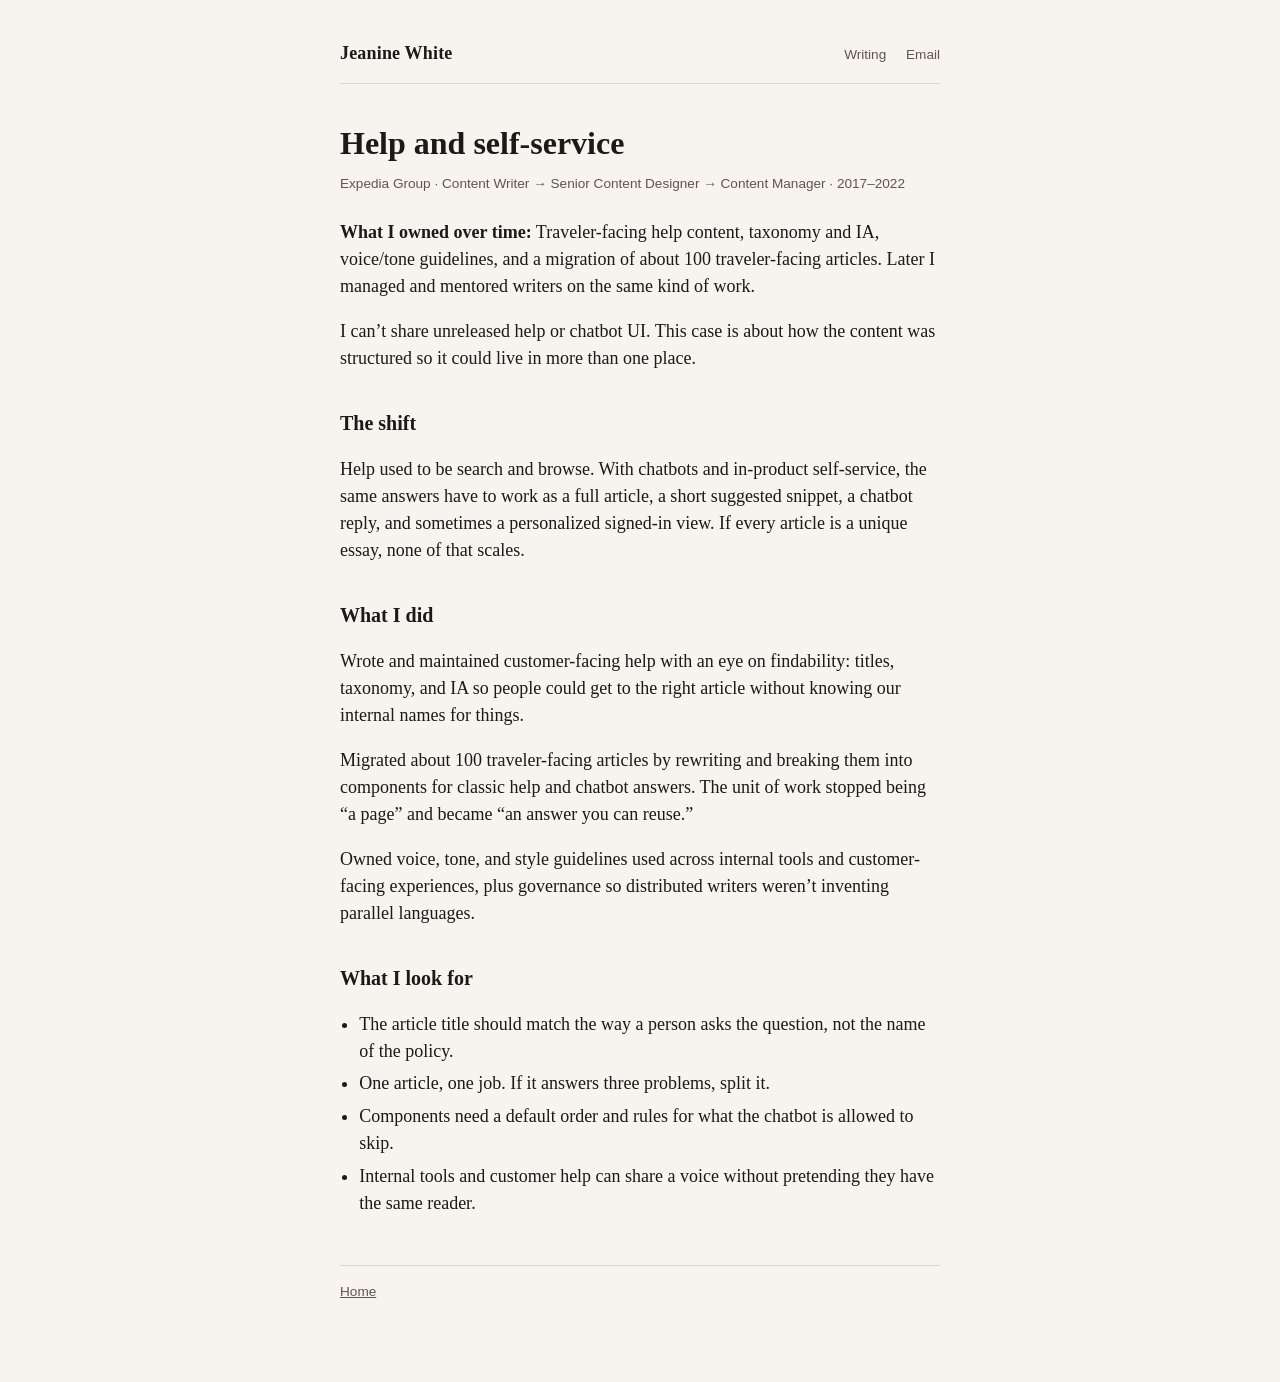
==== help.html @ fbfd4045 "Add files via upload" ====
<!DOCTYPE html>
<html lang="en">
<head>
  <meta charset="utf-8">
  <meta name="viewport" content="width=device-width, initial-scale=1">
  <title>Help and self-service · Jeanine White</title>
  <link rel="stylesheet" href="../styles.css">
</head>
<body>
  <div class="wrap">
    <header>
      <a class="mark" href="../index.html">Jeanine White</a>
      <nav>
        <a href="../writing.html">Writing</a>
        <a href="mailto:jeanineunpingco@outlook.com">Email</a>
      </nav>
    </header>

    <h1>Help and self-service</h1>
    <p class="meta">Expedia Group · Content Writer → Senior Content Designer → Content Manager · 2017–2022</p>
    <p><strong>What I owned over time:</strong> Traveler-facing help content, taxonomy and IA, voice/tone guidelines, and a migration of about 100 traveler-facing articles. Later I managed and mentored writers on the same kind of work.</p>
    <p>I can’t share unreleased help or chatbot UI. This case is about how the content was structured so it could live in more than one place.</p>

    <h2>The shift</h2>
    <p>Help used to be search and browse. With chatbots and in-product self-service, the same answers have to work as a full article, a short suggested snippet, a chatbot reply, and sometimes a personalized signed-in view. If every article is a unique essay, none of that scales.</p>

    <h2>What I did</h2>
    <p>Wrote and maintained customer-facing help with an eye on findability: titles, taxonomy, and IA so people could get to the right article without knowing our internal names for things.</p>
    <p>Migrated about 100 traveler-facing articles by rewriting and breaking them into components for classic help and chatbot answers. The unit of work stopped being “a page” and became “an answer you can reuse.”</p>
    <p>Owned voice, tone, and style guidelines used across internal tools and customer-facing experiences, plus governance so distributed writers weren’t inventing parallel languages.</p>

    <h2>What I look for</h2>
    <ul>
      <li>The article title should match the way a person asks the question, not the name of the policy.</li>
      <li>One article, one job. If it answers three problems, split it.</li>
      <li>Components need a default order and rules for what the chatbot is allowed to skip.</li>
      <li>Internal tools and customer help can share a voice without pretending they have the same reader.</li>
    </ul>

    <footer>
      <a href="../index.html">Home</a>
    </footer>
  </div>
</body>
</html>
---- styles.css ----
:root {
  --bg: #f7f4ef;
  --ink: #1c1916;
  --muted: #5c564e;
  --line: #ddd6cc;
  --accent: #1c1916;
}

* { box-sizing: border-box; }
html { scroll-behavior: smooth; }
body {
  margin: 0;
  background: var(--bg);
  color: var(--ink);
  font-family: "Iowan Old Style", "Palatino Linotype", Palatino, Georgia, serif;
  font-size: 1.125rem;
  line-height: 1.5;
}

.wrap {
  max-width: 40rem;
  margin: 0 auto;
  padding: 2.5rem 1.25rem 5rem;
}

header {
  display: flex;
  justify-content: space-between;
  gap: 1rem;
  align-items: baseline;
  border-bottom: 1px solid var(--line);
  padding-bottom: 1rem;
  margin-bottom: 2.5rem;
}

header a {
  color: var(--ink);
  text-decoration: none;
}
header a:hover { text-decoration: underline; }
.mark { font-weight: 600; letter-spacing: 0.01em; }
nav { font-family: -apple-system, BlinkMacSystemFont, "Segoe UI", sans-serif; font-size: 0.85rem; }
nav a { margin-left: 1rem; color: var(--muted); }

h1 {
  font-size: 2rem;
  font-weight: 600;
  line-height: 1.2;
  margin: 0 0 0.75rem;
}
h2 {
  font-size: 1.25rem;
  margin: 2.25rem 0 0.75rem;
}
p, li { color: var(--ink); }
.lede { font-size: 1.2rem; color: var(--muted); margin-top: 0; }
.meta {
  font-family: -apple-system, BlinkMacSystemFont, "Segoe UI", sans-serif;
  font-size: 0.85rem;
  color: var(--muted);
  margin: 0 0 1.5rem;
}

a { color: var(--ink); }
a:hover { text-decoration: underline; }

.work {
  list-style: none;
  padding: 0;
  margin: 2rem 0 0;
}
.work li {
  border-top: 1px solid var(--line);
  padding: 1.25rem 0;
}
.work a.title {
  text-decoration: none;
  font-size: 1.2rem;
  font-weight: 600;
}
.work a.title:hover { text-decoration: underline; }
.work p { margin: 0.35rem 0 0; color: var(--muted); font-size: 1rem; }

blockquote {
  margin: 1rem 0;
  padding: 0 0 0 1rem;
  border-left: 2px solid var(--ink);
  font-style: italic;
}

table {
  width: 100%;
  border-collapse: collapse;
  font-size: 0.95rem;
  margin: 1rem 0;
  font-family: -apple-system, BlinkMacSystemFont, "Segoe UI", sans-serif;
}
th, td {
  text-align: left;
  vertical-align: top;
  padding: 0.5rem 0.6rem 0.5rem 0;
  border-bottom: 1px solid var(--line);
}
.sample {
  font-family: -apple-system, BlinkMacSystemFont, "Segoe UI", sans-serif;
  background: #fff;
  border: 1px solid var(--line);
  padding: 0.85rem 1rem;
  margin: 0.6rem 0 1rem;
  font-size: 0.95rem;
}
.sample strong { display: block; font-size: 0.75rem; text-transform: uppercase; letter-spacing: 0.06em; color: var(--muted); margin-bottom: 0.35rem; }

footer {
  margin-top: 3rem;
  padding-top: 1rem;
  border-top: 1px solid var(--line);
  font-family: -apple-system, BlinkMacSystemFont, "Segoe UI", sans-serif;
  font-size: 0.85rem;
  color: var(--muted);
}
footer a { color: var(--muted); }

ul { padding-left: 1.2rem; }
li { margin: 0.35rem 0; }
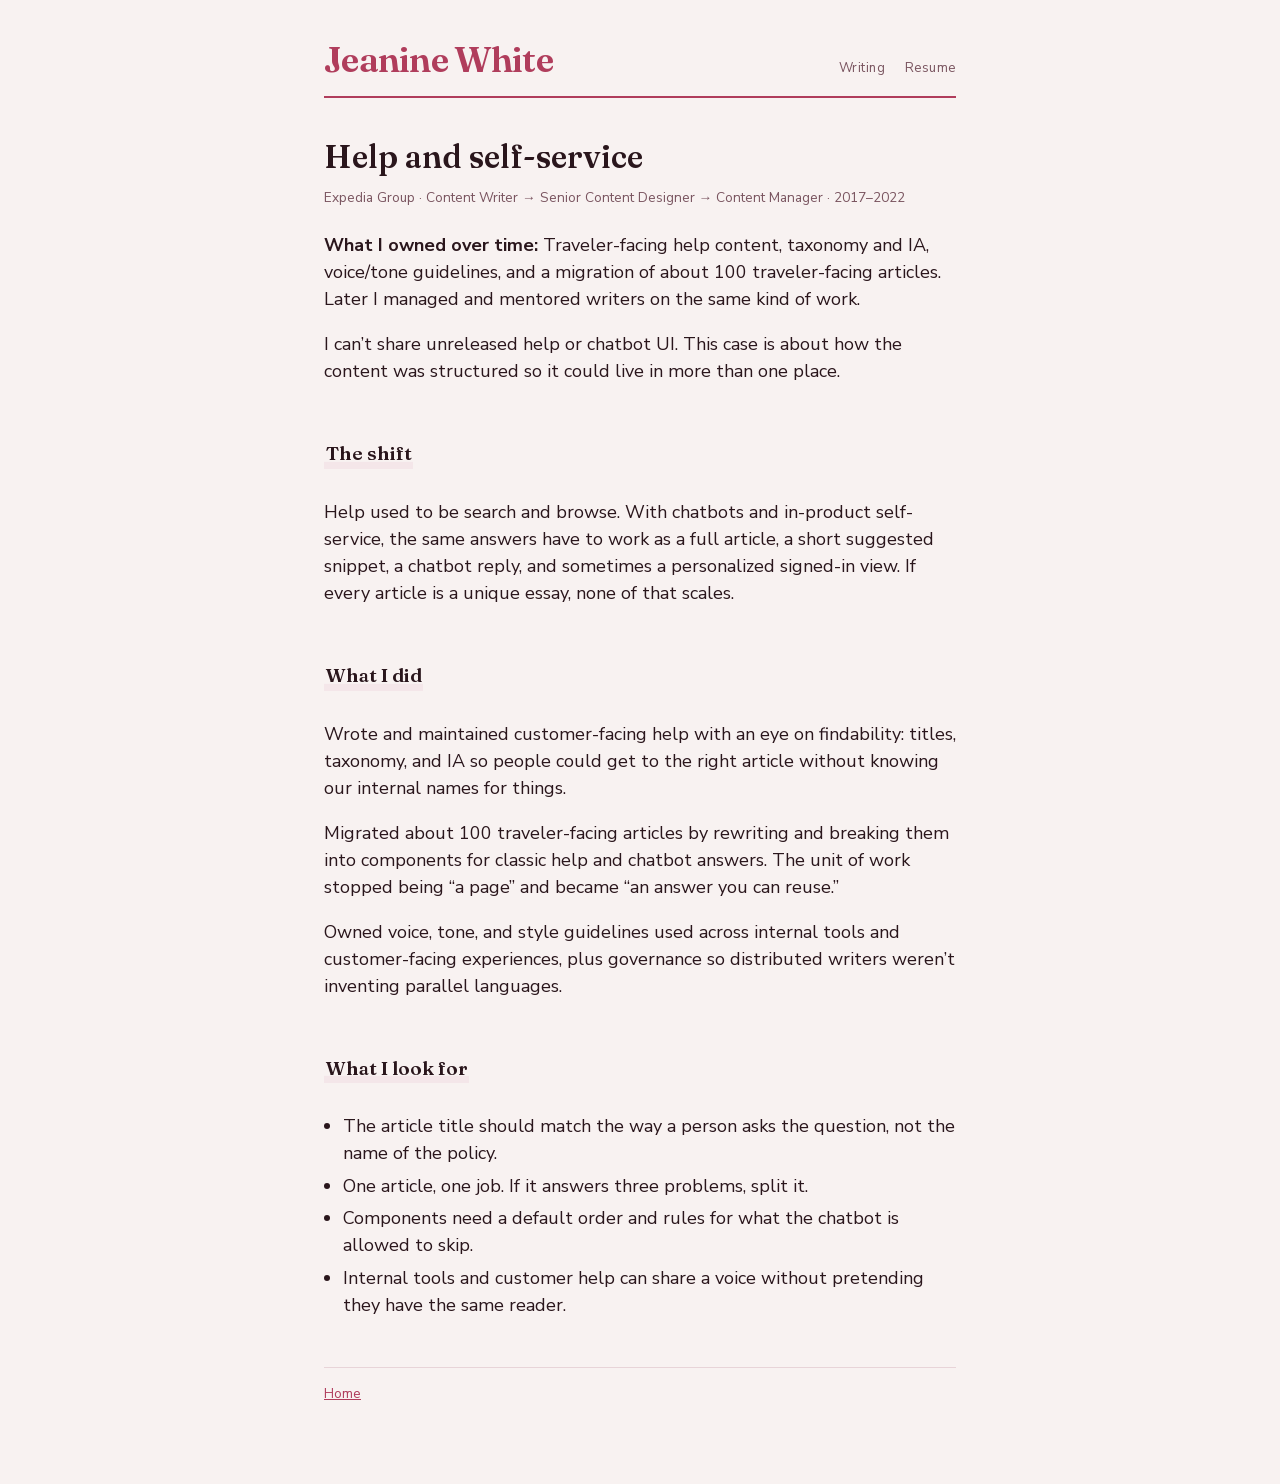
==== commit 4c9f46c4: "Add files via upload" ====
--- a/help.html
+++ b/help.html
@@ -4,15 +4,15 @@
   <meta charset="utf-8">
   <meta name="viewport" content="width=device-width, initial-scale=1">
   <title>Help and self-service · Jeanine White</title>
-  <link rel="stylesheet" href="../styles.css">
+  <link rel="stylesheet" href="styles.css">
 </head>
 <body>
   <div class="wrap">
     <header>
-      <a class="mark" href="../index.html">Jeanine White</a>
+      <a class="mark" href="index.html"><em>Jeanine</em> <span>White</span></a>
       <nav>
-        <a href="../writing.html">Writing</a>
-        <a href="mailto:jeanineunpingco@outlook.com">Email</a>
+        <a href="writing.html">Writing</a>
+        <a href="resume.html">Resume</a>
       </nav>
     </header>
 
@@ -38,7 +38,7 @@
     </ul>
 
     <footer>
-      <a href="../index.html">Home</a>
+      <a href="index.html">Home</a>
     </footer>
   </div>
 </body>
--- a/styles.css
+++ b/styles.css
@@ -1,9 +1,35 @@
+@font-face {
+  font-family: "Fraunces";
+  src: url("fonts/fraunces.woff2") format("woff2");
+  font-weight: 500 700;
+  font-style: normal;
+  font-display: swap;
+}
+@font-face {
+  font-family: "Nunito Sans";
+  src: url("fonts/nunito-sans.woff2") format("woff2");
+  font-weight: 400 700;
+  font-style: normal;
+  font-display: swap;
+}
+@font-face {
+  font-family: "Nunito Sans";
+  src: url("fonts/nunito-sans-italic.woff2") format("woff2");
+  font-weight: 400;
+  font-style: italic;
+  font-display: swap;
+}
+
 :root {
-  --bg: #f7f4ef;
-  --ink: #1c1916;
-  --muted: #5c564e;
-  --line: #ddd6cc;
-  --accent: #1c1916;
+  --bg: #f8f2f1;
+  --paper: #fffdfa;
+  --ink: #2a161c;
+  --muted: #7a5560;
+  --line: #e8d4d8;
+  --accent: #b03d5c;
+  --accent-soft: #f4e6e9;
+  --display: "Fraunces", Georgia, serif;
+  --sans: "Nunito Sans", -apple-system, BlinkMacSystemFont, "Segoe UI", sans-serif;
 }
 
 * { box-sizing: border-box; }
@@ -12,13 +38,13 @@
   margin: 0;
   background: var(--bg);
   color: var(--ink);
-  font-family: "Iowan Old Style", "Palatino Linotype", Palatino, Georgia, serif;
+  font-family: var(--sans);
   font-size: 1.125rem;
   line-height: 1.5;
 }
 
 .wrap {
-  max-width: 40rem;
+  max-width: 42rem;
   margin: 0 auto;
   padding: 2.5rem 1.25rem 5rem;
 }
@@ -28,7 +54,7 @@
   justify-content: space-between;
   gap: 1rem;
   align-items: baseline;
-  border-bottom: 1px solid var(--line);
+  border-bottom: 2px solid var(--accent);
   padding-bottom: 1rem;
   margin-bottom: 2.5rem;
 }
@@ -37,31 +63,93 @@
   color: var(--ink);
   text-decoration: none;
 }
-header a:hover { text-decoration: underline; }
-.mark { font-weight: 600; letter-spacing: 0.01em; }
-nav { font-family: -apple-system, BlinkMacSystemFont, "Segoe UI", sans-serif; font-size: 0.85rem; }
+header a:hover { color: var(--accent); text-decoration: underline; }
+.mark:hover,
+.mark:hover em,
+.mark:hover span { text-decoration: none; color: var(--accent); }
+.mark {
+  display: flex;
+  align-items: baseline;
+  gap: 0.35rem;
+  font-family: var(--display);
+  font-size: 2.25rem;
+  font-weight: 600;
+  letter-spacing: -0.02em;
+  line-height: 1.1;
+  color: var(--accent);
+}
+.mark em,
+.mark span {
+  font-style: normal;
+  font-weight: 600;
+  color: var(--accent);
+}
+nav { font-family: var(--sans); font-size: 0.82rem; letter-spacing: 0.04em; }
 nav a { margin-left: 1rem; color: var(--muted); }
 
 h1 {
+  font-family: var(--display);
   font-size: 2rem;
   font-weight: 600;
   line-height: 1.2;
   margin: 0 0 0.75rem;
 }
+h1.role {
+  font-family: var(--sans);
+  font-size: 0.78rem;
+  font-weight: 700;
+  letter-spacing: 0.16em;
+  text-transform: uppercase;
+  color: var(--accent);
+  margin: 0 0 0.85rem;
+}
+.hello {
+  font-style: italic;
+  font-size: 1.2rem;
+  color: var(--ink);
+  margin: 0 0 1.1rem;
+}
 h2 {
-  font-size: 1.25rem;
+  font-family: var(--display);
+  font-size: 1.2rem;
+  font-weight: 600;
   margin: 2.25rem 0 0.75rem;
+  display: inline-block;
+  box-shadow: inset 0 -0.45rem 0 var(--accent-soft);
+  padding: 0 0.1rem 0.05rem;
+}
+h2 a {
+  color: inherit;
+  text-decoration: none;
+}
+h2 a:hover {
+  color: var(--accent);
+  text-decoration: underline;
+}
+.home-title {
+  font-size: 1.2rem;
+  font-weight: 600;
+  margin: 0 0 0.4rem;
+}
+.index-work { margin-top: 1.1rem; }
+.index-work h2 {
+  margin: 0.85rem 0 0.25rem;
+}
+.index-work h2:first-child { margin-top: 0; }
+.index-work p {
+  margin: 0 0 0.65rem;
+  color: var(--muted);
 }
 p, li { color: var(--ink); }
-.lede { font-size: 1.2rem; color: var(--muted); margin-top: 0; }
+.lede { font-size: 1.15rem; color: var(--muted); margin-top: 0; }
 .meta {
-  font-family: -apple-system, BlinkMacSystemFont, "Segoe UI", sans-serif;
+  font-family: var(--sans);
   font-size: 0.85rem;
   color: var(--muted);
   margin: 0 0 1.5rem;
 }
 
-a { color: var(--ink); }
+a { color: var(--accent); }
 a:hover { text-decoration: underline; }
 
 .work {
@@ -71,20 +159,22 @@
 }
 .work li {
   border-top: 1px solid var(--line);
-  padding: 1.25rem 0;
+  padding: 1.2rem 0.15rem;
 }
 .work a.title {
+  font-family: var(--display);
   text-decoration: none;
   font-size: 1.2rem;
   font-weight: 600;
-}
-.work a.title:hover { text-decoration: underline; }
+  color: var(--ink);
+}
+.work a.title:hover { color: var(--accent); text-decoration: underline; }
 .work p { margin: 0.35rem 0 0; color: var(--muted); font-size: 1rem; }
 
 blockquote {
   margin: 1rem 0;
   padding: 0 0 0 1rem;
-  border-left: 2px solid var(--ink);
+  border-left: 2px solid var(--accent);
   font-style: italic;
 }
 
@@ -93,7 +183,7 @@
   border-collapse: collapse;
   font-size: 0.95rem;
   margin: 1rem 0;
-  font-family: -apple-system, BlinkMacSystemFont, "Segoe UI", sans-serif;
+  font-family: var(--sans);
 }
 th, td {
   text-align: left;
@@ -102,24 +192,219 @@
   border-bottom: 1px solid var(--line);
 }
 .sample {
-  font-family: -apple-system, BlinkMacSystemFont, "Segoe UI", sans-serif;
-  background: #fff;
+  font-family: var(--sans);
+  background: var(--accent-soft);
   border: 1px solid var(--line);
   padding: 0.85rem 1rem;
   margin: 0.6rem 0 1rem;
   font-size: 0.95rem;
-}
-.sample strong { display: block; font-size: 0.75rem; text-transform: uppercase; letter-spacing: 0.06em; color: var(--muted); margin-bottom: 0.35rem; }
+  border-radius: 0.75rem;
+}
+.sample strong { display: block; font-size: 0.75rem; text-transform: uppercase; letter-spacing: 0.06em; color: var(--accent); margin-bottom: 0.35rem; }
 
 footer {
   margin-top: 3rem;
   padding-top: 1rem;
   border-top: 1px solid var(--line);
-  font-family: -apple-system, BlinkMacSystemFont, "Segoe UI", sans-serif;
+  font-family: var(--sans);
   font-size: 0.85rem;
   color: var(--muted);
 }
-footer a { color: var(--muted); }
+footer a { color: var(--accent); }
 
 ul { padding-left: 1.2rem; }
 li { margin: 0.35rem 0; }
+
+figure.screen {
+  margin: 1.5rem 0;
+}
+figure.screen img {
+  display: block;
+  width: 100%;
+  max-width: 20rem;
+  height: auto;
+  border-radius: 1rem;
+  background: #fff;
+}
+figure.screen.wide img {
+  max-width: 100%;
+  border-radius: 0.5rem;
+  border: 1px solid var(--line);
+}
+figcaption {
+  font-family: var(--sans);
+  font-size: 0.8rem;
+  color: var(--muted);
+  margin-top: 0.5rem;
+  max-width: 36rem;
+}
+.pair {
+  display: flex;
+  flex-wrap: wrap;
+  gap: 1.25rem;
+  margin: 1.5rem 0;
+}
+.pair figure.screen {
+  margin: 0;
+  flex: 1 1 16rem;
+}
+
+/* Resume page */
+.resume-page .wrap { max-width: 58rem; }
+.resume-sheet {
+  display: grid;
+  grid-template-columns: 16.5rem 1fr;
+  min-height: 100%;
+  background: var(--paper);
+  border: 1px solid var(--line);
+  border-radius: 1.25rem;
+  overflow: hidden;
+  margin-bottom: 1.5rem;
+}
+.resume-side {
+  background: var(--accent-soft);
+  padding: 2rem 1.4rem 2.5rem;
+}
+.resume-main {
+  padding: 2rem 1.75rem 2.5rem;
+}
+.resume-side h2,
+.resume-main h2 {
+  font-family: var(--sans);
+  font-size: 0.72rem;
+  font-weight: 700;
+  letter-spacing: 0.14em;
+  text-transform: uppercase;
+  color: var(--accent);
+  box-shadow: none;
+  display: block;
+  margin: 1.5rem 0 0.65rem;
+  background: transparent;
+  padding: 0;
+}
+.resume-side h2:first-of-type { margin-top: 0.15rem; }
+.resume-side p,
+.resume-side li,
+.resume-side a {
+  font-family: var(--sans);
+  font-size: 0.88rem;
+  line-height: 1.45;
+  color: var(--ink);
+}
+.resume-side a { color: var(--accent); }
+.resume-side ul {
+  list-style: none;
+  padding: 0;
+  margin: 0;
+}
+.resume-side li {
+  margin: 0 0 0.45rem;
+  padding-left: 0.85rem;
+  position: relative;
+}
+.resume-side li::before {
+  content: "";
+  width: 0.35rem;
+  height: 0.35rem;
+  border-radius: 50%;
+  background: var(--accent);
+  position: absolute;
+  left: 0;
+  top: 0.45rem;
+}
+.resume-name {
+  display: flex;
+  align-items: baseline;
+  flex-wrap: wrap;
+  gap: 0.4rem;
+  font-family: var(--display);
+  font-size: 2.65rem;
+  font-weight: 600;
+  letter-spacing: -0.03em;
+  line-height: 1.05;
+  margin: 0 0 0.35rem;
+  color: var(--ink);
+}
+.resume-name em {
+  font-style: normal;
+  font-weight: 600;
+  color: var(--accent);
+}
+.resume-kicker {
+  font-family: var(--sans);
+  font-size: 0.75rem;
+  letter-spacing: 0.16em;
+  text-transform: uppercase;
+  color: var(--accent);
+  margin: 0 0 1rem;
+  font-weight: 700;
+}
+.resume-intro {
+  font-size: 1.05rem;
+  color: var(--muted);
+  margin: 0 0 0.5rem;
+}
+.resume-job {
+  display: flex;
+  justify-content: space-between;
+  gap: 1rem;
+  align-items: baseline;
+  margin-top: 1.15rem;
+}
+.resume-job.cont { margin-top: 0; }
+.resume-job h3 {
+  font-family: var(--display);
+  font-size: 1.12rem;
+  font-weight: 600;
+  margin: 0;
+}
+.resume-job .co {
+  margin: 0.1rem 0 0;
+  font-family: var(--sans);
+  font-size: 0.82rem;
+  color: var(--muted);
+}
+.resume-job .dates {
+  font-family: var(--sans);
+  font-size: 0.8rem;
+  color: var(--muted);
+  white-space: nowrap;
+}
+.resume-main ul {
+  margin: 0.4rem 0 0;
+  padding-left: 1.1rem;
+}
+.resume-main li {
+  margin: 0 0 0.35rem;
+  font-size: 0.98rem;
+}
+.download {
+  font-family: var(--sans);
+  font-size: 0.85rem;
+  margin: -1rem 0 1.25rem;
+}
+
+@media screen and (max-width: 800px) {
+  .resume-sheet { grid-template-columns: 1fr; }
+}
+
+@media print {
+  * { -webkit-print-color-adjust: exact !important; print-color-adjust: exact !important; }
+  body { background: #fff; }
+  .wrap { max-width: none; padding: 0; }
+  header, .download, footer { display: none !important; }
+  .resume-sheet {
+    border: 0;
+    border-radius: 0;
+    width: 8.5in;
+    height: 11in;
+    margin: 0;
+    page-break-after: always;
+    break-after: page;
+    overflow: hidden;
+    grid-template-columns: 2.55in 1fr !important;
+  }
+  .resume-sheet:last-of-type { page-break-after: auto; break-after: auto; }
+  .resume-side { padding: 0.65in 0.45in 0.6in 0.5in; }
+  .resume-main { padding: 0.65in 0.55in 0.6in 0.5in; }
+}
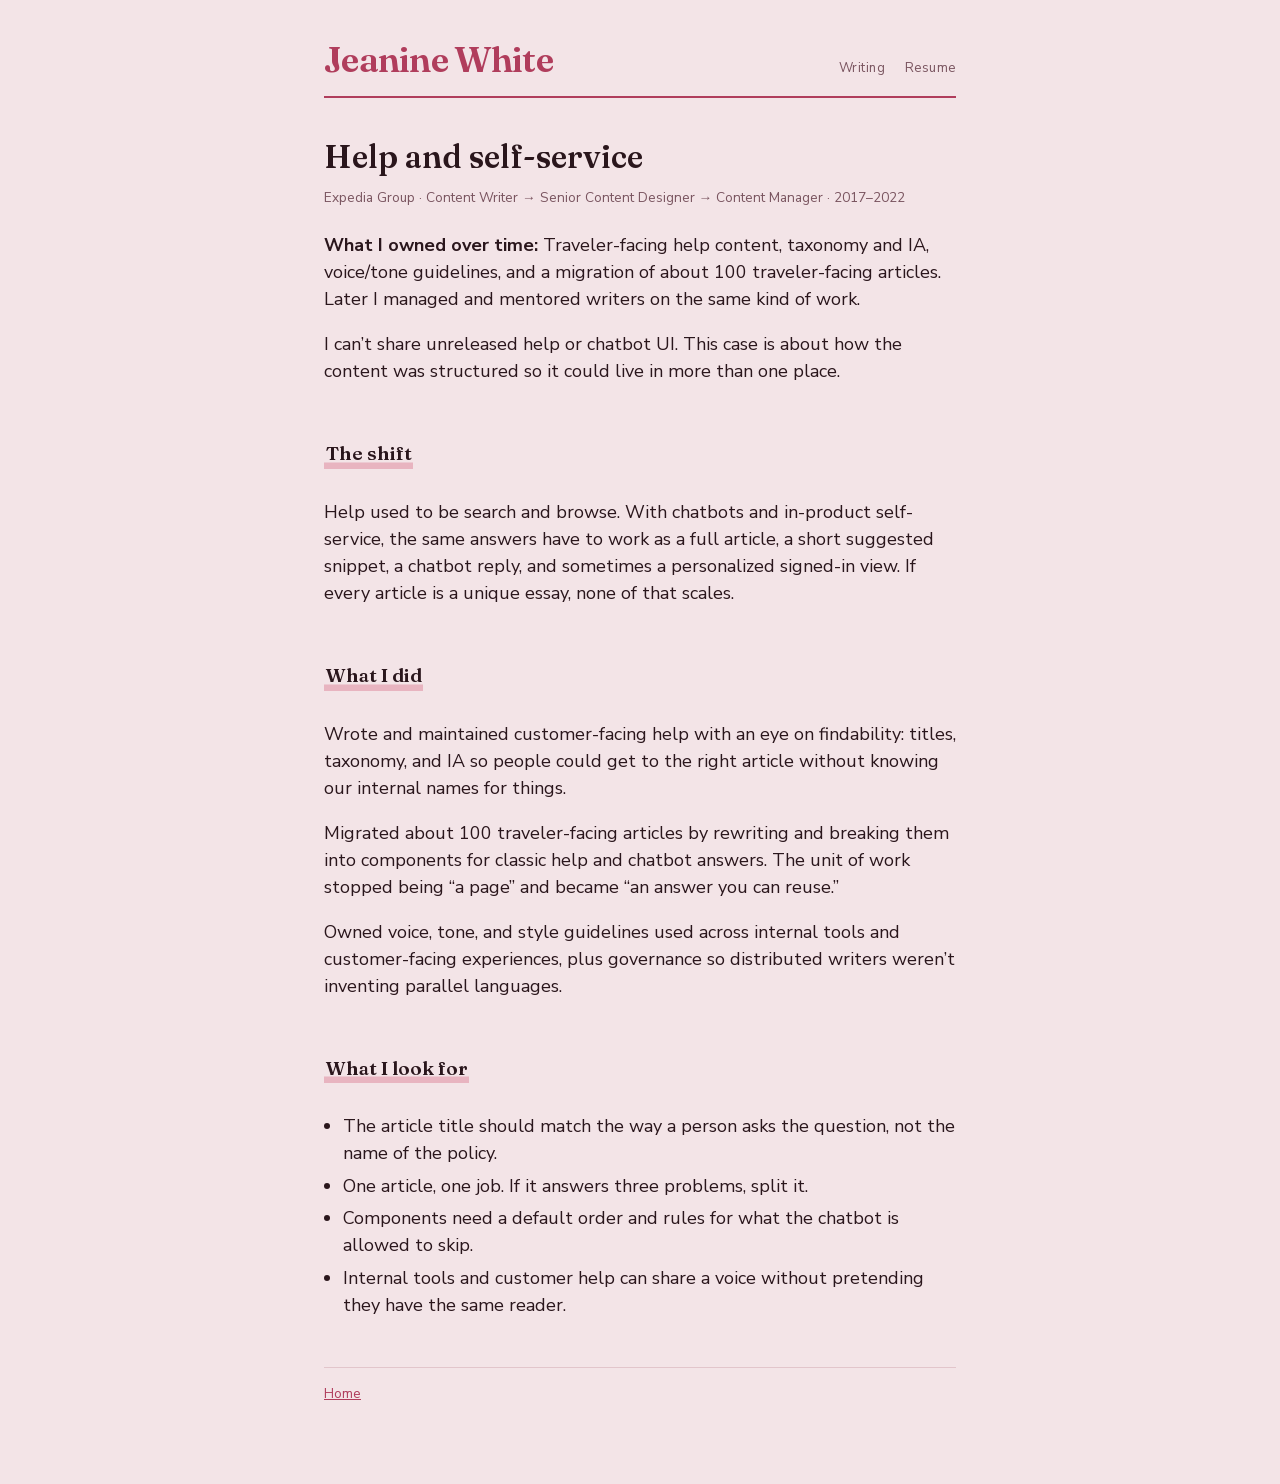
==== commit e8dc2be2: "Add files via upload" ====
--- a/help.html
+++ b/help.html
@@ -4,7 +4,7 @@
   <meta charset="utf-8">
   <meta name="viewport" content="width=device-width, initial-scale=1">
   <title>Help and self-service · Jeanine White</title>
-  <link rel="stylesheet" href="styles.css">
+  <link rel="stylesheet" href="styles.css?v=3">
 </head>
 <body>
   <div class="wrap">
--- a/styles.css
+++ b/styles.css
@@ -1,3 +1,5 @@
+@import url("https://fonts.googleapis.com/css2?family=Fraunces:opsz,wght@9..144,600&family=Nunito+Sans:ital,wght@0,400;0,600;0,700;1,400&display=swap");
+
 @font-face {
   font-family: "Fraunces";
   src: url("fonts/fraunces.woff2") format("woff2");
@@ -21,13 +23,14 @@
 }
 
 :root {
-  --bg: #f8f2f1;
+  --bg: #f3e4e7;
   --paper: #fffdfa;
   --ink: #2a161c;
   --muted: #7a5560;
-  --line: #e8d4d8;
+  --line: #e2c5cb;
   --accent: #b03d5c;
-  --accent-soft: #f4e6e9;
+  --accent-soft: #f0d0d6;
+  --highlight: #e8b4c0;
   --display: "Fraunces", Georgia, serif;
   --sans: "Nunito Sans", -apple-system, BlinkMacSystemFont, "Segoe UI", sans-serif;
 }
@@ -115,7 +118,7 @@
   font-weight: 600;
   margin: 2.25rem 0 0.75rem;
   display: inline-block;
-  box-shadow: inset 0 -0.45rem 0 var(--accent-soft);
+  box-shadow: inset 0 -0.4rem 0 var(--highlight);
   padding: 0 0.1rem 0.05rem;
 }
 h2 a {
